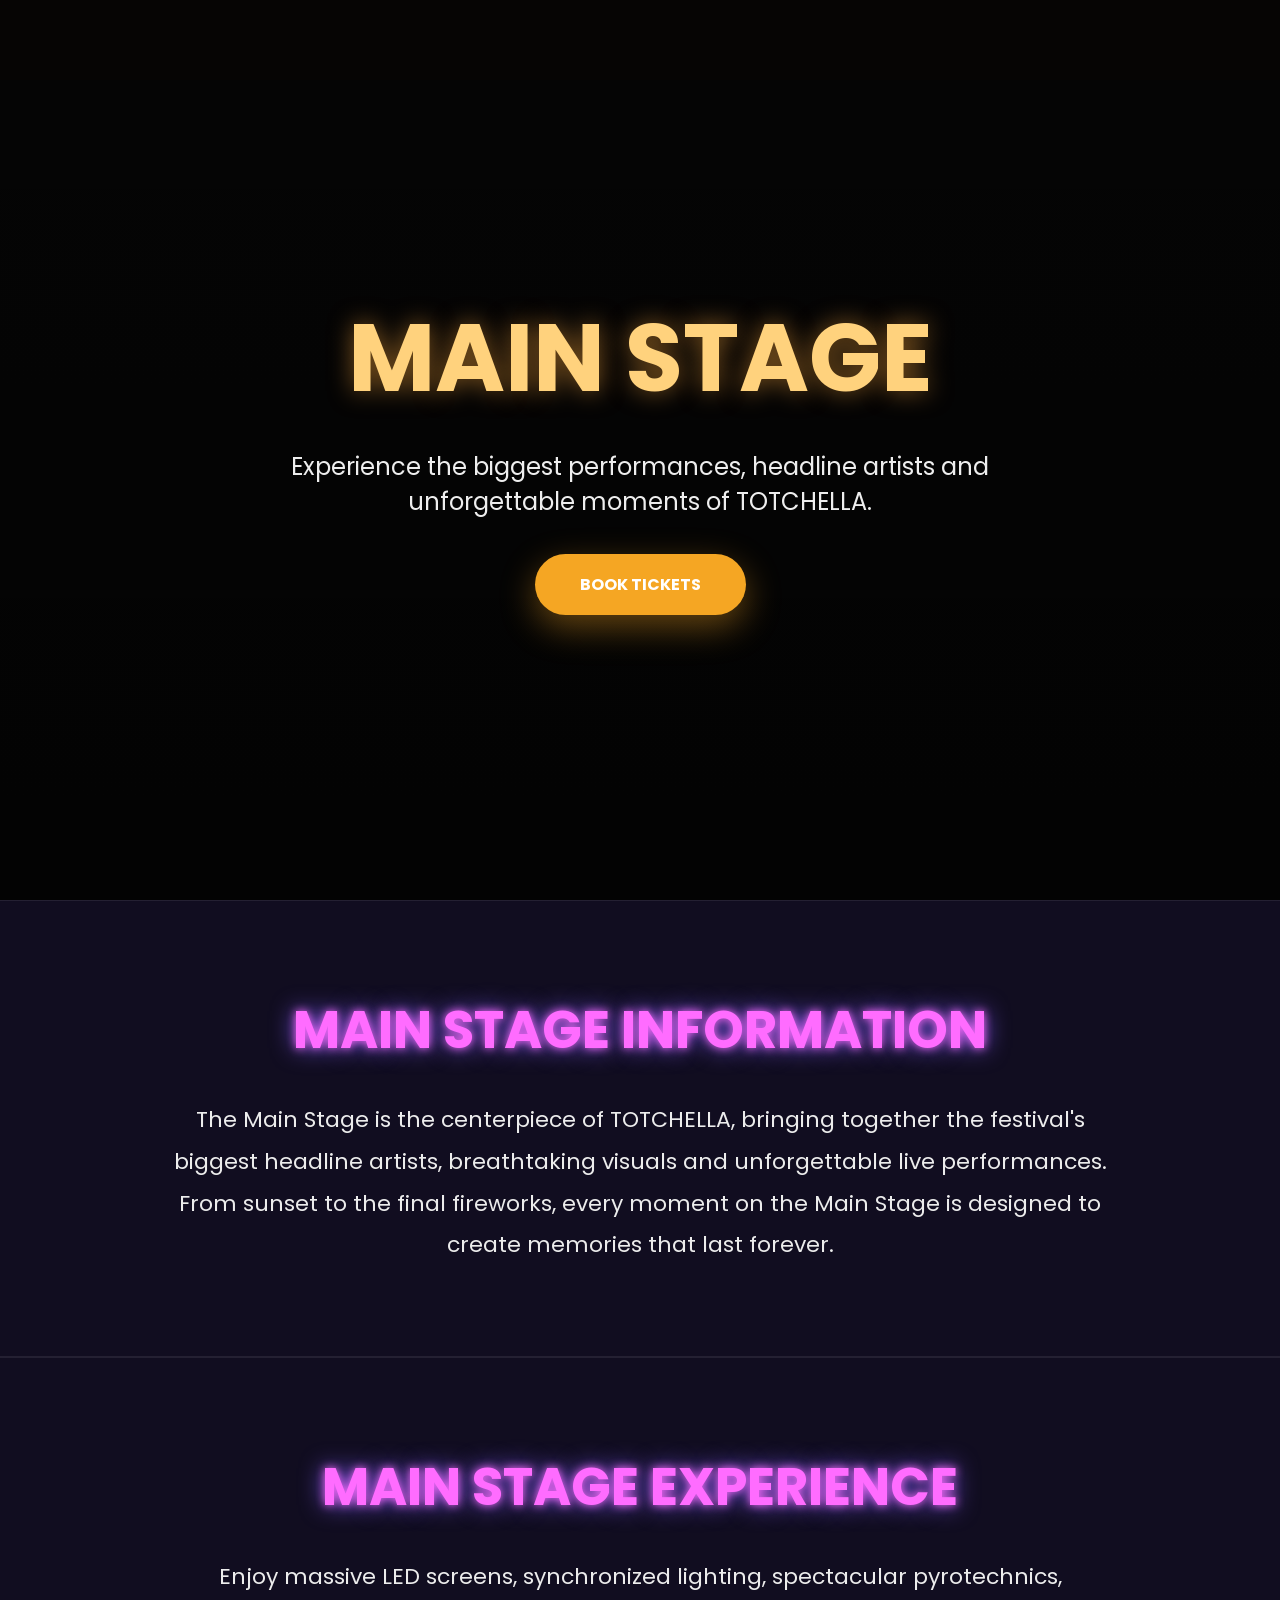
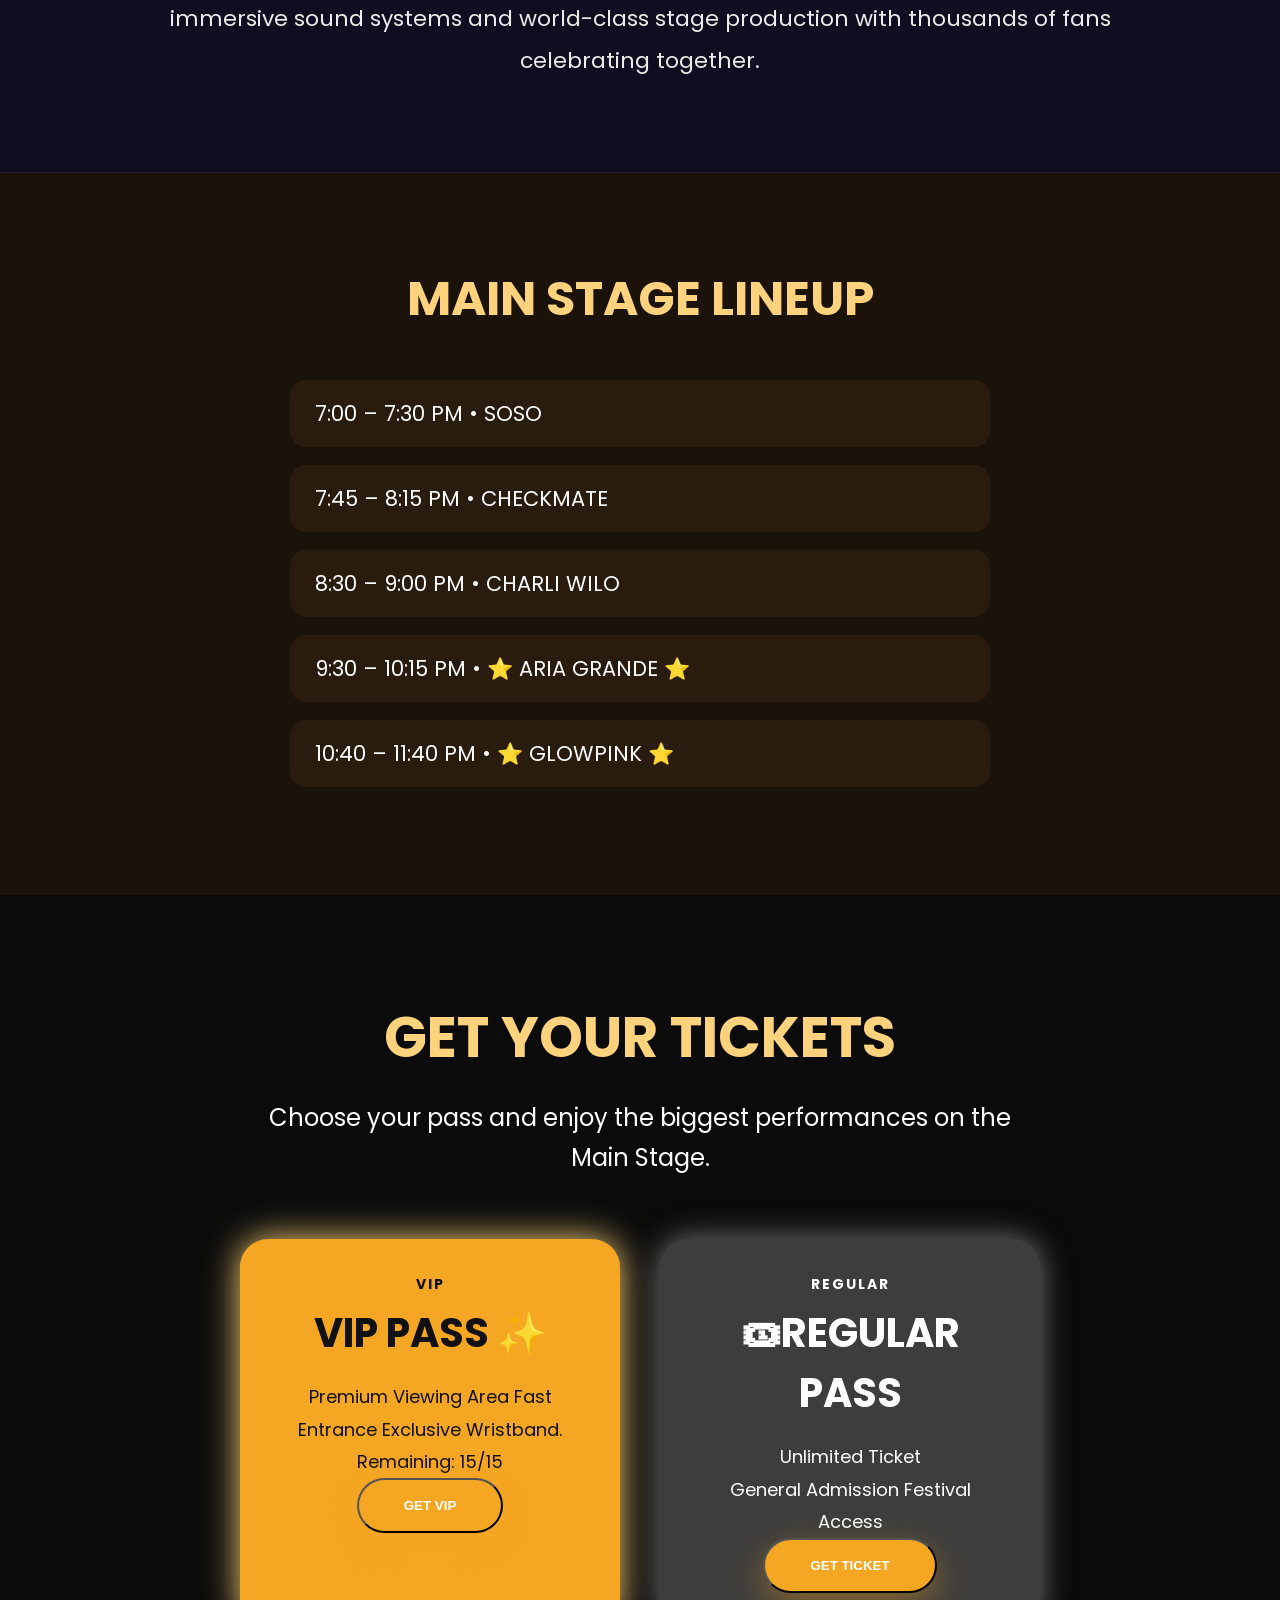
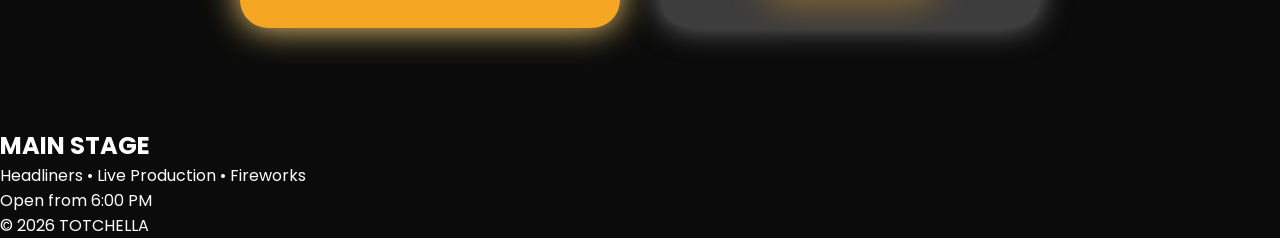
==== main-stage.html @ a2c49aa8 "Add files via upload" ====
<!DOCTYPE html>
<html lang="en">

<head>

<meta charset="UTF-8">
<meta name="viewport" content="width=device-width, initial-scale=1.0">

<title>Main Stage | TOTCHELLA</title>

<link rel="stylesheet" href="style.css">

<link href="https://fonts.googleapis.com/css2?family=Poppins:wght@300;400;500;700;800&display=swap" rel="stylesheet">

</head>

<body>

<nav class="navbar">

<div class="logo">

<a href="javascript:void(0);" id="adminLogo">

<img src="logo/totchella-logo.png" alt="TOTCHELLA">

</a>

</div>

</nav>

<section class="main-stage-hero">

<div class="stage-overlay">

<h1>MAIN STAGE</h1>

<p>

Experience the biggest performances, headline artists and unforgettable moments of TOTCHELLA.

</p>

<a href="#tickets" class="ticket-btn">

BOOK TICKETS

</a>

</div>

</section>

<!-- ABOUT -->

<section class="stage-info" id="about">

<h2>MAIN STAGE INFORMATION</h2>

<p>

The Main Stage is the centerpiece of TOTCHELLA, bringing together the festival's biggest headline artists, breathtaking visuals and unforgettable live performances.

From sunset to the final fireworks, every moment on the Main Stage is designed to create memories that last forever.

</p>

</section>

<!-- EXPERIENCE -->

<section class="stage-info">

<h2>MAIN STAGE EXPERIENCE</h2>

<p>

Enjoy massive LED screens, synchronized lighting, spectacular pyrotechnics, immersive sound systems and world-class stage production with thousands of fans celebrating together.

</p>

</section>
<!-- LINEUP -->

<section class="stage-schedule">

<h2>MAIN STAGE LINEUP</h2>

<ul>

<li>7:00 – 7:30 PM • SOSO</li>

<li>7:45 – 8:15 PM • CHECKMATE</li>

<li>8:30 – 9:00 PM • CHARLI WILO</li>

<li>9:30 – 10:15 PM • ⭐ ARIA GRANDE ⭐</li>

<li>10:40 – 11:40 PM • ⭐ GLOWPINK ⭐</li>

</ul>

</section>

<section class="tickets-section" id="tickets">

<h2>GET YOUR TICKETS</h2>

<p>

Choose your pass and enjoy the biggest performances on the Main Stage.

</p>

<div class="ticket-cards">

<div class="ticket-card vip-card">

<h3>VIP</h3>

<h1>VIP PASS ✨</h1>

<p>Premium Viewing Area
Fast Entrance
Exclusive Wristband.</p>

<p>
 Remaining:

<span id="vipCount">15</span>/15

</p>

<button id="vipButton" class="ticket-btn">

GET VIP

</button>

</div>

<div class="ticket-card regular-card">

<h3>REGULAR</h3>

<h1>🎟REGULAR PASS</h1>

<p>Unlimited Ticket</p>

<p>

General Admission 
Festival Access

</p>

<button id="regularButton" class="ticket-btn">

GET TICKET

</button>

</div>

</div>

</section>
<!-- VIP TICKET -->

<section id="vipTicketCard" class="festival-ticket">

<div class="ticket-left">

<h1>TOTCHELLA</h1>

<p class="vip-text">
✨ VIP PASS ✨
</p>

<h2>MAIN STAGE</h2>

<p>4 AUGUST 2026</p>

<p>7:30 PM</p>

<p id="ticketNumber">
VIP-0001
</p>

<div class="qr-box">

<img src="assets/qr.png" class="qr-image" alt="QR Code">

</div>

<div class="ticket-artists">

<img src="artists/glowpink.jpeg" class="ticket-artist">

<img src="artists/aria.jpeg" class="ticket-artist">

</div>

</div>

<div class="ticket-right">
VIP
</div>

</section>

<!-- REGULAR TICKET -->

<section id="regularTicketCard" class="festival-ticket">

<div class="ticket-left">

<h1>TOTCHELLA</h1>

<p class="vip-text">
🎟 REGULAR PASS
</p>

<h2>MAIN STAGE</h2>

<p>4 AUGUST 2026</p>

<p>7:30 PM</p>

<p id="regularTicketNumber">
REG-0001
</p>

<p>
GENERAL ADMISSION
</p>

<div class="qr-box">

<img src="assets/qr.png" class="qr-image" alt="QR Code">

</div>

</div>

<div class="ticket-right">
REGULAR
</div>

</section>

<div id="successMessage" style="display:none;" class="success-popup">

<div class="success-box">

<h2>See you at TOTCHELLA!🎉</h2>

<p>Preparing your VIP Pass...</p>

</div>

</div>

<footer class="footer">

<h2>MAIN STAGE</h2>

<p>

Headliners • Live Production • Fireworks

</p>

<p>

Open from 6:00 PM

</p>

<p>

© 2026 TOTCHELLA

</p>

</footer>
<div id="adminPanel" style="
display:none;
position:fixed;
top:50%;
left:50%;
transform:translate(-50%,-50%);
background:#111;
padding:25px;
border-radius:18px;
box-shadow:0 0 30px rgba(255,0,255,.5);
z-index:999999;
text-align:center;
">

<h2 style="color:white;">🔒 ADMIN PANEL</h2>

<input
id="adminPassword"
type="password"
placeholder="Password"
style="
padding:12px;
width:220px;
border:none;
border-radius:10px;
">

<br><br>

<button id="loginAdmin" class="ticket-btn">
LOGIN
</button>

<br><br>

<button
id="resetFestival"
class="ticket-btn"
style="display:none;">
RESET FESTIVAL
</button>

</div>
<script>

let vipTickets = Number(localStorage.getItem("mainVIP")) || 15;
let vipNumber = 1;

const vipButton = document.getElementById("vipButton");
const vipCount = document.getElementById("vipCount");
vipCount.textContent = vipTickets;
const vipTicket = document.getElementById("vipTicketCard");
const regularTicket = document.getElementById("regularTicketCard");

const ticketNumber = document.getElementById("ticketNumber");

const successMessage = document.getElementById("successMessage");

vipTicket.style.display = "none";
regularTicket.style.display = "none";

vipButton.addEventListener("click",function(){

if(vipTickets<=0)return;

vipTickets--;
localStorage.setItem("mainVIP", vipTickets);
vipCount.textContent=vipTickets;

successMessage.style.display="flex";

document.querySelector(".success-box h2").textContent=
"See you at TOTCHELLA!";

document.querySelector(".success-box p").textContent=
"Preparing your VIP Pass...";

setTimeout(function(){

successMessage.style.display="none";

vipTicket.style.display="flex";

ticketNumber.textContent=
"VIP-"+String(vipNumber).padStart(4,"0");

vipNumber++;

vipTicket.scrollIntoView({

behavior:"smooth"

});

const warning = document.getElementById("ticketWarning");

warning.style.display = "flex";

setTimeout(function(){

warning.style.opacity = "1";

},10);

setTimeout(function(){

warning.style.opacity = "0";

setTimeout(function(){

warning.style.display = "none";

},500);

},8000);

if(vipTickets===0){

vipButton.disabled=true;

vipButton.textContent="SOLD OUT";

}

},3000);

});
document.getElementById("regularButton").addEventListener("click",function(){

successMessage.style.display="flex";

document.querySelector(".success-box h2").textContent=
"See you at TOTCHELLA!";

document.querySelector(".success-box p").textContent=
"Preparing your Regular Pass...";

setTimeout(function(){

successMessage.style.display="none";

regularTicket.style.display="flex";

regularTicket.scrollIntoView({

behavior:"smooth"

});

},3000);

});

document.getElementById("loginAdmin").onclick = function(){

const pass = document.getElementById("adminPassword").value;

if(pass === "TOT2026"){

document.getElementById("resetFestival").style.display = "inline-block";

}else{

alert("Wrong Password");

}

};


document.getElementById("resetFestival").onclick = function(){

    localStorage.setItem("mainVIP", "15");
localStorage.setItem("saharaVIP", "15");
localStorage.setItem("outdoorVIP", "15");

vipTickets = 15;

vipNumber = 1;

vipCount.textContent = "15";

vipButton.disabled = false;

vipButton.textContent = "GET VIP";

vipTicket.style.display = "none";

regularTicket.style.display = "none";

document.getElementById("adminPanel").style.display = "none";

document.getElementById("adminPassword").value = "";

alert("Festival Reset!");

};
// ===== SECRET LOGO =====

let logoClicks = 0;

const adminLogo = document.getElementById("adminLogo");

adminLogo.addEventListener("click", function (e) {

    e.preventDefault();

    logoClicks++;

    if (logoClicks >= 5) {

        document.getElementById("adminPanel").style.display = "block";

        logoClicks = 0;

    }

    setTimeout(() => {

        logoClicks = 0;

    }, 2000);

});
</script>
<div id="ticketWarning" class="ticket-warning">

    <div class="warning-box">

        <h2>⚠️ IMPORTANT NOTICE</h2>

        <p class="arabic-warning">
            📸 يرجى أخذ لقطة شاشة للتذكرة فورًا‼️
        </p>

        <p>
            Please take a screenshot of your ticket immediately.
        </p>

        <p class="company-warning">
            <strong>TOT Company is NOT responsible for:</strong>
        </p>

        <ul>
            <li>• Lost Tickets</li>
            <li>• Deleted Tickets</li>
            <li>• Damaged Tickets</li>
        </ul>

        <p>
            Your ticket is your responsibility.
        </p>

    </div>

</div>
</body>
</html>
---- style.css ----
/* ==========================
TOTCHELLA 2026
========================== */

*{
margin:0;
padding:0;
box-sizing:border-box;
}

html{
scroll-behavior:smooth;
}

body{

font-family:'Poppins',sans-serif;

background:#0b0b0b;

color:white;

overflow-x:hidden;

}

img{

max-width:100%;

display:block;

}

a{

text-decoration:none;

color:inherit;

}

section{

padding:100px 8%;

}

/* ==========================
NAVBAR
========================== */

.navbar{

position:fixed;

top:0;

left:0;

width:100%;

height:80px;     

padding:0 8%;    

display:flex;

justify-content:space-between;

align-items:center;

background:rgba(15,10,5,.25);

backdrop-filter:blur(30px);

z-index:999;

}

.logo img{
    height:120px;
    width:auto;
    display:block;
}

.nav-links{

display:flex;

gap:30px;

list-style:none;

}

.nav-links a{

color:white;

font-size:15px;

transition:.3s;

}

.nav-links a:hover{

color:#F5A623;

}

/* ==========================
HERO
========================== */

.hero{

height:100vh;

display:flex;

justify-content:center;

align-items:center;

text-align:center;

background:

linear-gradient(rgba(0,0,0,.35),rgba(0,0,0,.55)),

url("hero/desert1.jpg");

background-size:cover;

background-position:center;

background-repeat:no-repeat;

transition:1s;

}

.hero-content{

max-width:850px;

}

.hero h3{

letter-spacing:8px;

font-weight:400;

margin-bottom:20px;

color:#FFD27D;

}

.hero h1{

font-size:110px;

font-weight:800;

margin-bottom:20px;

color:#FFD27D;

text-shadow:0 0 25px rgba(255,170,50,.35);

}

.hero p{

font-size:23px;

margin-bottom:40px;

color:#FFF4D7;

}

/* ==========================
COUNTDOWN
========================== */

.countdown{

display:flex;

justify-content:center;

gap:20px;

flex-wrap:wrap;

margin-bottom:45px;

}

.time{

background:rgba(255,255,255,.08);

backdrop-filter:blur(10px);

padding:18px;

border-radius:18px;

min-width:95px;

}

.time span{

display:block;

font-size:32px;

font-weight:700;

}

.time small{

color:#ddd;

}

/* ==========================
BUTTON
========================== */

.ticket-btn{

display:inline-block;

padding:18px 45px;

background:#F5A623;

border-radius:999px;

font-weight:700;

color:white;

transition:.35s;

box-shadow:0 12px 35px rgba(245,166,35,.4);

}

.ticket-btn:hover{

background:#ffbe45;

transform:translateY(-5px);

}/* ==========================
SECTION TITLES
========================== */

.section-title{

text-align:center;

font-size:60px;

color:#FFD27D;

margin-bottom:15px;

}

.section-subtitle{

text-align:center;

font-size:20px;

color:#ddd;

margin-bottom:60px;

}

/* ==========================
STAGES
========================== */

.stages{

background:#120b06;

}

.stages-grid{

display:grid;

grid-template-columns:repeat(auto-fit,minmax(260px,1fr));

gap:35px;

margin-bottom:60px;

}

.stage-card{

background:#24170d;

border-radius:22px;

overflow:hidden;

transition:.35s;

box-shadow:0 15px 35px rgba(0,0,0,.35);

}

.stage-card:hover{

transform:translateY(-10px);

box-shadow:0 20px 45px rgba(245,166,35,.35);

}

.stage-card img{

display:block;
width:100%;
height:280px;
object-fit:cover;
border-radius:22px 22px 0 0;

}

.stage-card h3{

padding-top:25px;

text-align:center;

font-size:28px;

color:#FFD27D;

}

.stage-card p{

text-align:center;

padding:15px 25px 30px;

color:#ddd;

}

/* ==========================
VIEW SCHEDULE
========================== */

.schedule-preview{

background:#24170d;

border-radius:24px;

padding:45px;

text-align:center;

box-shadow:0 15px 35px rgba(0,0,0,.35);

}

.schedule-preview h2{

font-size:42px;

color:#FFD27D;

margin-bottom:20px;

}

.schedule-preview p{

color:#ddd;

margin-bottom:30px;

font-size:18px;

}

.schedule-btn{

display:inline-block;

padding:18px 45px;

background:#F5A623;

border-radius:999px;

font-weight:700;

transition:.35s;

}

.schedule-btn:hover{

background:#ffbe45;

transform:translateY(-5px);

}
/* ==========================
FESTIVAL MAP
========================== */

.festival-map{
    max-width:1200px;
    margin:50px auto 0;
    text-align:center;
}

.festival-map img{
    width:100%;
    max-width:1100px;
    border-radius:24px;
    box-shadow:0 20px 50px rgba(0,0,0,.45);
    transition:.4s;
}

.festival-map img:hover{
    transform:scale(1.02);
}
/* ==========================
MAIN STAGE PAGE
========================== */

.main-stage-hero{

height:100vh;

background:
linear-gradient(rgba(0,0,0,.55),rgba(0,0,0,.75)),
url("hero/desert2.jpg");

background-size:cover;
background-position:center;

display:flex;
justify-content:center;
align-items:center;
text-align:center;

}

.stage-overlay{

max-width:900px;

padding:30px;

}

.main-stage-hero h1{

font-size:95px;

color:#FFD27D;

margin-bottom:20px;

text-shadow:0 0 25px rgba(255,170,60,.5);

}

.main-stage-hero p{

font-size:24px;

color:#eee;

margin-bottom:35px;

}

.headline{

display:flex;

justify-content:center;

gap:40px;

flex-wrap:wrap;

margin-bottom:45px;

}

.headline h2{

font-size:42px;

color:#F5A623;

}

.stage-info{
padding:90px 8%;
text-align:center;
background:rgba(20,15,40,.75);
backdrop-filter:blur(18px);
border-top:1px solid rgba(255,255,255,.08);
border-bottom:1px solid rgba(255,255,255,.08);
}

.stage-info h2{
font-size:52px;
color:#ff6cff;
text-shadow:
0 0 10px #ff6cff,
0 0 25px #7b5cff;
margin-bottom:30px;
}

.stage-info p{
font-size:22px;
color:#ececec;
line-height:1.9;
max-width:950px;
margin:auto;
}

.stage-schedule{

padding:90px 8%;

background:#1b120a;

}

.stage-schedule h2{

text-align:center;

font-size:48px;

color:#FFD27D;

margin-bottom:45px;

}

.stage-schedule ul{

max-width:700px;

margin:auto;

list-style:none;

}

.stage-schedule li{

padding:18px 25px;

margin-bottom:18px;

background:#2a1b0f;

border-radius:16px;

font-size:21px;

transition:.3s;

}

.stage-schedule li:hover{

transform:translateX(12px);

background:#3a2515;

}

.stage-ticket-buttons{

padding:90px 8%;

display:flex;

justify-content:center;

gap:35px;

flex-wrap:wrap;

background:#120b06;

}
.artist-headliner{

display:flex;

flex-direction:column;

align-items:center;

}

.artist-headliner img{

width:420px;

height:220px;

object-fit:cover;

border-radius:18px;

border:4px solid #f5c542;

box-shadow:0 0 25px rgba(245,197,66,.6);

}

.artist-headliner img:hover{

transform:scale(1.08);

box-shadow:0 0 55px rgba(255,200,70,.8);

}

.artist-headliner h2{

font-size:32px;

color:#FFD27D;

}

.festival-ticket:hover{

transform:translateY(-12px) scale(1.02);

}

.festival-ticket h2{

font-size:38px;

margin-bottom:10px;

}

.festival-ticket p{

font-size:22px;

margin-bottom:30px;

font-weight:600;

}

.festival-ticket img{

width:150px;

margin:auto;

margin-bottom:30px;

}

.ticket-details{

display:flex;

justify-content:space-between;

font-weight:bold;

font-size:18px;

}
/*==========================
TICKET SELECTION
==========================*/

.stage-ticket-section{

padding:100px 8%;

background:#0d0d0d;

}

.ticket-choice{

display:flex;

justify-content:center;

gap:45px;

flex-wrap:wrap;

margin-top:60px;

}

.ticket-box{

width:360px;

padding:45px;

border-radius:28px;

text-align:center;

transition:.35s;

cursor:pointer;

}

.vip-ticket{

background:linear-gradient(135deg,#F5A623,#FFD77A);

color:#222;

box-shadow:0 0 35px rgba(245,166,35,.45);

}

.regular-ticket{

background:linear-gradient(135deg,#3d3d3d,#777);

color:white;

box-shadow:0 0 30px rgba(255,255,255,.12);

}

.ticket-box:hover{

transform:translateY(-12px) scale(1.03);

}

.ticket-box h3{

font-size:34px;

margin-bottom:18px;

}

.ticket-box p{

font-size:18px;

margin-bottom:35px;

line-height:1.7;

}

/* ==========================
VIP TICKET
========================== */

.festival-ticket{

display:none;

width:900px;

max-width:95%;

margin:70px auto;

display:flex;

position:relative;

overflow:hidden;

border-radius:30px;

border:4px solid #FFD54A;

background:
linear-gradient(rgba(10,10,10,.78),rgba(10,10,10,.78)),
url("hero/desert1.jpg");

background-size:cover;

background-position:center;

box-shadow:0 25px 70px rgba(0,0,0,.45);

animation:ticketShow .6s ease;

}

.ticket-left{

flex:1;

padding:50px;

color:white;

backdrop-filter:blur(2px);

}


.ticket-left h1{

font-size:58px;

font-weight:900;

letter-spacing:4px;

color:#FFD54A;

text-shadow:0 0 20px rgba(255,213,74,.55);

margin-bottom:10px;

}

.vip-text{

font-size:20px;

letter-spacing:8px;

font-weight:800;

text-transform:uppercase;

color:#fff4c4;

margin-bottom:35px;

}

.ticket-left h2{

font-size:46px;

font-weight:800;

margin-bottom:18px;

}

.ticket-left p{

font-size:22px;

margin:12px 0;

}

.qr-box{

margin-top:35px;

width:150px;

height:150px;

background:white;

border-radius:15px;

display:flex;

justify-content:center;

align-items:center;

font-weight:800;

color:black;

}

.ticket-right{

width:180px;

background:rgba(255,213,74,.95);

display:flex;

justify-content:center;

align-items:center;

font-size:55px;

font-weight:900;

letter-spacing:12px;

writing-mode:vertical-rl;

text-orientation:mixed;

color:#111;

position:relative;

}

.ticket-right::before,
.ticket-right::after{

content:"";

position:absolute;

left:-18px;

width:36px;

height:36px;

background:#0b0b0b;

border-radius:50%;

}

.ticket-right::before{

top:60px;

}

.ticket-right::after{

bottom:60px;

}

.ticket-download{

padding:16px 35px;

border:none;

background:#FFD54A;

border-radius:999px;

font-weight:700;

font-size:18px;

cursor:pointer;

transition:.3s;

}

.ticket-download:hover{

transform:scale(1.05);

background:#ffe07b;

}

@keyframes ticketShow{

from{

opacity:0;

transform:translateY(50px) scale(.9);

}

to{

opacity:1;

transform:none;

}

}

.ticket-artists{

display:flex;

justify-content:center;

margin-top:25px;

}

.ticket-artist{

width:220px;

height:120px;

object-fit:cover;

border-radius:18px;

border:3px solid #d4b15f;

box-shadow:0 0 18px rgba(212,177,95,.4);

}

.ticket-artist:hover{

transform:scale(1.05);

}

.ticket-artist:hover{

transform:rotate(-3deg) scale(1.05);

box-shadow:0 0 45px rgba(255,213,74,.8);

}

.qr-box{

margin-top:20px;

margin-left: 180px;

width:170px;

height:170px;

background:white;

border-radius:14px;

display:flex;

justify-content:center;

align-items:center;

box-shadow:0 0 18px rgba(255,255,255,.25);

transform:translateY(-70px);

}

.qr-image{

width:100%;

height:100%;

object-fit:contain;

padding:8px;

border-radius:10px;

background:white;

}
.success-message{

display:none;

position:fixed;

top:0;

left:0;

width:100%;

height:100%;

background:rgba(0,0,0,.75);

backdrop-filter:blur(8px);

justify-content:center;

align-items:center;

z-index:99999;

}

.success-box{

background:#111;

padding:45px;

border-radius:25px;

text-align:center;

width:380px;

box-shadow:0 0 40px rgba(245,166,35,.45);

animation:pop .4s ease;

}

.success-box h1{

font-size:70px;

margin-bottom:15px;

}

.success-box h2{

font-size:34px;

color:#FFD54A;

margin-bottom:15px;

}

.success-box p{

font-size:19px;

color:white;

}

#rugularTicketCard{
display:none;

}

#regularTicketCard .ticket-left{

background:#f5f5f5;

color:#111;

}

#regularTicketCard .ticket-right{

background:#444;

color:white;

}

#regularTicketCard .vip-text{

color:#444;

font-weight:700;

}

#regularTicketCard .ticket-artists{

display:none;

}

#regularTicketCard .qr-box{

background:white;

}
/* ==========================
FESTIVAL SCHEDULE
========================== */

.schedule{

padding:100px 8%;

background:#111;

}

.schedule-container{

display:grid;

grid-template-columns:repeat(auto-fit,minmax(280px,1fr));

gap:30px;

margin-top:50px;

}

.day-card{

background:#1b1b1b;

padding:30px;

border-radius:22px;

border:2px solid rgba(255,255,255,.08);

transition:.35s;

}

.day-card:hover{

transform:translateY(-10px);

border-color:#d4b15f;

}

.day-card h3{

color:#d4b15f;

font-size:26px;

margin-bottom:10px;

}

.day-card h4{

color:white;

margin-bottom:20px;

}

.day-card ul{

list-style:none;

padding:0;

margin:0;

}

.day-card li{

padding:12px 0;

border-bottom:1px solid rgba(255,255,255,.08);

color:#ddd;

}

.day-card li:last-child{

border-bottom:none;

}

.day-card strong{

color:#ffd75e;

}
artists-link{

margin-top:40px;

text-align:center;

}

.artists-link{

display:flex;

justify-content:center;

align-items:center;

margin:60px auto 10px;

}

.artists-btn{

display:flex;

flex-direction:column;

align-items:center;

justify-content:center;

gap:10px;

padding:20px 50px;

background:linear-gradient(180deg,#d4b15f,#b89242);

color:#111;

font-weight:700;

font-size:20px;

text-decoration:none;

border-radius:22px;

transition:.3s;

box-shadow:0 0 22px rgba(212,177,95,.35);

}

.artists-btn:hover{

transform:translateY(-6px) scale(1.03);

box-shadow:0 0 35px rgba(212,177,95,.55);

}

.arrow{

font-size:30px;

animation:bounce 1.3s infinite;

}

@keyframes bounce{

0%,100%{

transform:translateY(0);

}

50%{

transform:translateY(8px);

}

}
/* ==========================
TICKET HIDE
========================== */

#vipTicketCard{

display:none;

}

#regularTicketCard{

display:none;

}
.main-headliner{
width:220px;
height:220px;
border-radius:50%;
object-fit:cover;
border:6px solid #ffd84d;
box-shadow:0 0 25px rgba(255,216,77,.6);
}
.circle-headliner{
width:220px !important;
height:220px !important;
border-radius:50% !important;
object-fit:cover;
}
/* ==========================
YUME STAGE
========================== */

.yume-features{

display:grid;

grid-template-columns:repeat(auto-fit,minmax(220px,1fr));

gap:30px;

margin-top:50px;

}

.feature-card{

background:rgba(40,20,60,.9);

padding:35px;

border-radius:22px;

text-align:center;

border:2px solid #b24cff;

box-shadow:0 0 25px rgba(178,76,255,.35);

transition:.35s;

color:#fff;

}

.feature-card:hover{

transform:translateY(-10px) scale(1.04);

box-shadow:0 0 45px rgba(178,76,255,.8);

}

.feature-card h3{

margin-top:15px;

font-size:24px;

color:#ff7bff;

}

.feature-card p{

margin-top:10px;

line-height:1.7;

color:#ddd;

}

.yume-page{

background:
radial-gradient(circle at top,#2b1248,#14091f,#09050f);

animation:yumeGlow 8s infinite alternate;

}

@keyframes yumeGlow{

0%{

background:
radial-gradient(circle at top,#2b1248,#14091f,#09050f);

}

50%{

background:
radial-gradient(circle at top,#1c3d78,#150d2c,#09050f);

}

100%{

background:
radial-gradient(circle at top,#4d1667,#14091f,#09050f);

}

}

.yume-lineup .dj-card{

border-left:5px solid #ff58ff;

}
.yume-hero{
height:100vh;
background:url("gallery/show2.jpg") center center/cover no-repeat;
display:flex;
justify-content:center;
align-items:center;
text-align:center;
position:relative;
overflow:hidden;
}

.yume-hero::before{
content:"";
position:absolute;
inset:0;
background:linear-gradient(
to bottom,
rgba(0,0,0,.25),
rgba(0,0,0,.55)
);
}

.yume-hero .stage-overlay{
position:relative;
z-index:2;
}
.yume-lineup{
padding:100px 8%;
background:#120b06;
text-align:center;
}

.yume-lineup h2{
font-size:55px;
color:#d87dff;
margin-bottom:60px;
text-shadow:0 0 20px #c84dff;
}

.dj-card{
background:linear-gradient(135deg,#2b0d39,#17071d);
border:2px solid #b84dff;
border-radius:25px;
padding:30px;
margin:25px auto;
max-width:700px;
box-shadow:0 0 30px rgba(183,77,255,.35);
transition:.35s;
}

.dj-card:hover{
transform:translateY(-8px) scale(1.03);
box-shadow:0 0 40px rgba(255,0,255,.6);
}

.dj-card .time{
display:inline-block;
padding:8px 18px;
background:#ff00cc;
color:white;
border-radius:50px;
font-weight:700;
margin-bottom:18px;
}

.dj-card h3{
font-size:34px;
color:#fff;
margin-bottom:10px;
}

.dj-card p{
font-size:18px;
color:#d7d7d7;
}

.special{
background:linear-gradient(135deg,#ff008c,#7b00ff);
border:none;
}

.special h3{
color:white;
}

.special p{
color:white;
}
/* ===== YUME HERO ONLY ===== */

.yume-overlay h1{

font-size:88px;

font-weight:900;

letter-spacing:8px;

text-transform:uppercase;

background:linear-gradient(
90deg,
#8b5cf6,
#d946ef,
#7c3aed
);

-webkit-background-clip:text;
-webkit-text-fill-color:transparent;

text-shadow:
0 0 20px rgba(168,85,247,.8),
0 0 45px rgba(217,70,239,.6);

margin-top:-60px;

margin-bottom:25px;

}

.yume-overlay p{

font-size:32px;

font-weight:600;

color:#edd6ff;

max-width:900px;

margin:auto;

line-height:1.6;

text-shadow:0 0 12px rgba(120,60,255,.45);

margin-bottom:60px;

}

.yume-overlay .ticket-btn{

margin-top:40px;

padding:18px 55px;

font-size:22px;

border-radius:50px;

background:linear-gradient(90deg,#7c3aed,#d946ef);

color:white;

box-shadow:0 0 25px rgba(168,85,247,.6);

transition:.3s;

}

.yume-overlay .ticket-btn:hover{

transform:scale(1.08);

box-shadow:0 0 40px rgba(217,70,239,.9);

}
.yume-hero .stage-overlay h1{
font-size:90px;
font-weight:900;
letter-spacing:3px;
color:#ffffff;
text-shadow:
0 0 15px #ff4df8,
0 0 35px #8d4dff,
0 0 55px #5f6fff;
}

.yume-hero .stage-overlay p{
font-size:28px;
max-width:900px;
margin:20px auto;
line-height:1.6;
color:white;
text-shadow:0 0 10px rgba(0,0,0,.8);
}

.yume-hero .ticket-btn{
padding:20px 60px;
font-size:22px;
border-radius:50px;
box-shadow:0 0 25px rgba(255,215,0,.5);
}
/* ===== Tickets ===== */

.ticket-card{

width:380px;

padding:35px;

border-radius:28px;

text-align:center;

transition:.3s;

}

/* ===== VIP ===== */

.vip-card{

background:#f5a623;

box-shadow:0 0 35px #ffd77a;

color:#111;

}

.vip-card h3{

font-size:14px;

letter-spacing:2px;

margin-bottom:8px;

}

.vip-card h1{

font-size:40px;

margin-bottom:18px;

}

.vip-card p{

font-size:18px;

line-height:1.8;

}

/* ===== Regular ===== */

.regular-card{

background:#3d3d3d;

box-shadow:0 0 30px #777;

color:#fff;

}

.regular-card h3{

font-size:14px;

letter-spacing:2px;

margin-bottom:8px;

}

.regular-card h1{

font-size:40px;

margin-bottom:18px;

}

.regular-card p{

font-size:18px;

line-height:1.8;

}
.ticket-cards{

display:flex;

justify-content:center;

align-items:stretch;

gap:40px;

flex-wrap:wrap;

}
.tickets-section{

text-align:center;

}

.tickets-section h2{

font-size:56px;

color:#FFD27D;

margin-bottom:18px;

text-align:center;

}

.tickets-section > p{

font-size:24px;

color:#ffffff;

text-align:center;

max-width:800px;

margin:0 auto 60px auto;

line-height:1.7;

}
/* ===== Success Popup ===== */

.success-popup{

position:fixed;

top:0;

left:0;

width:100%;

height:100%;

background:rgba(0,0,0,.65);

display:flex;

justify-content:center;

align-items:center;

z-index:99999;

backdrop-filter:blur(8px);

}

.success-box{

background:#151515;

padding:45px;

border-radius:25px;

text-align:center;

box-shadow:0 0 35px rgba(255,210,125,.45);

max-width:450px;

}

.success-box h2{

font-size:40px;

color:#FFD27D;

margin-bottom:18px;

}

.success-box p{

font-size:22px;

color:white;

}
/* ===== Tickets Page ===== */

.tickets-page{

padding:120px 8% 80px;

text-align:center;

}

.tickets-page h1{

font-size:60px;

color:#FFD27D;

margin-bottom:15px;

}

.tickets-page>p{

font-size:24px;

margin-bottom:60px;

color:#fff;

}

.tickets-grid{

display:grid;

grid-template-columns:repeat(auto-fit,minmax(320px,1fr));

gap:35px;

max-width:1200px;

margin:auto;

}

.stage-ticket-card{

background:#171717;

border-radius:25px;

padding:40px;

transition:.3s;

box-shadow:0 0 25px rgba(255,210,125,.15);

}

.stage-ticket-card:hover{

transform:translateY(-10px);

box-shadow:0 0 40px rgba(255,210,125,.35);

}

.stage-ticket-card h2{

font-size:34px;

color:#FFD27D;

margin-bottom:15px;

}

.stage-ticket-card p{

font-size:20px;

margin-bottom:30px;

line-height:1.7;

}
.ticket-warning{

display:none;

opacity:0;

position:fixed;

top:0;

left:0;

width:100%;

height:100%;

background:rgba(0,0,0,.65);

z-index:999999;

justify-content:center;

align-items:center;

transition:opacity .5s ease;

}

.warning-box{

background:#111;

border:2px solid #ff2d2d;

border-radius:20px;

padding:35px;

width:420px;

text-align:center;

box-shadow:0 0 25px #ff2d2d;

animation:redGlow 1s infinite alternate;

}

.warning-box h2{

color:#ff2d2d;

font-size:32px;

margin-bottom:18px;

}

.arabic-warning{

color:#FFD27D;

font-size:22px;

font-weight:bold;

margin-bottom:15px;

}

.company-warning{

color:#ff5555;

font-weight:bold;

}

.warning-box p,

.warning-box li{

color:white;

font-size:17px;

line-height:1.8;

}

.warning-box ul{

list-style:none;

padding:0;

margin:15px 0;

}

@keyframes redGlow{

from{

box-shadow:0 0 15px #ff2d2d;

}

to{

box-shadow:0 0 45px #ff2d2d;

}

}
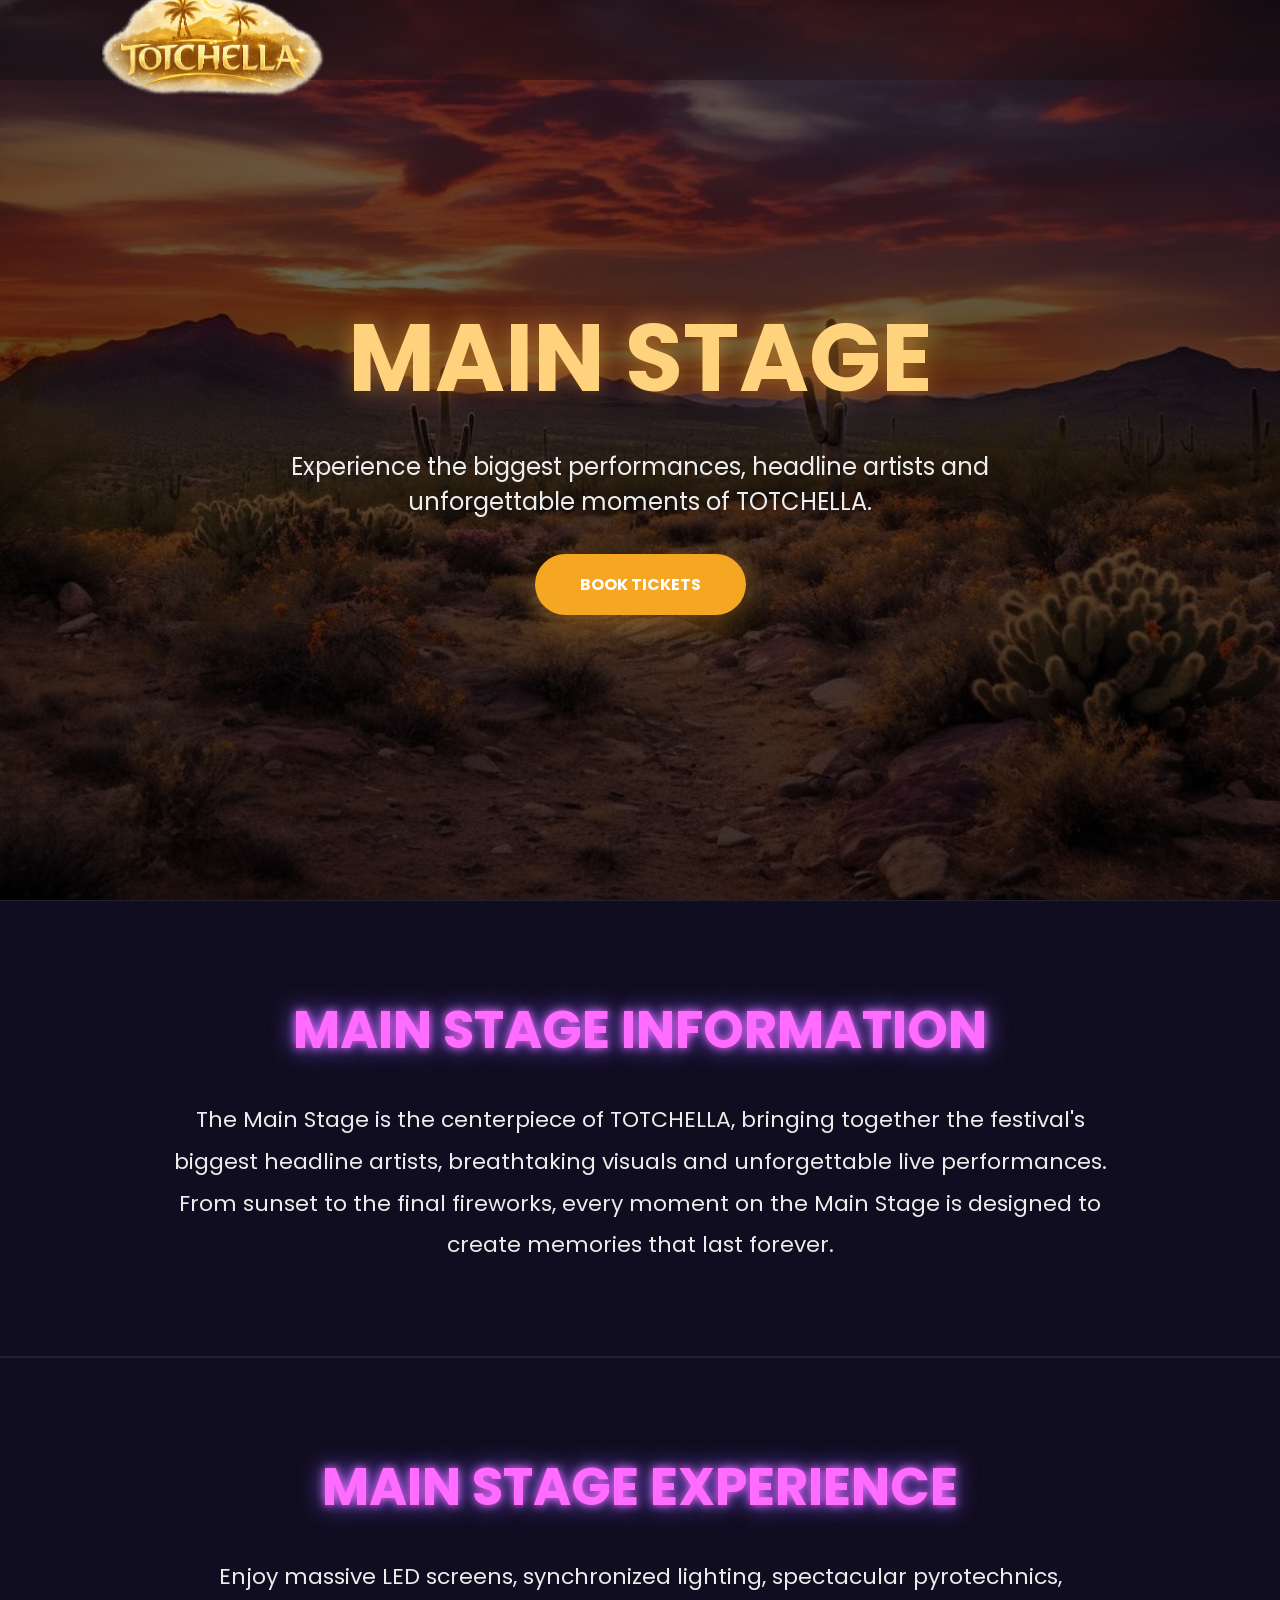
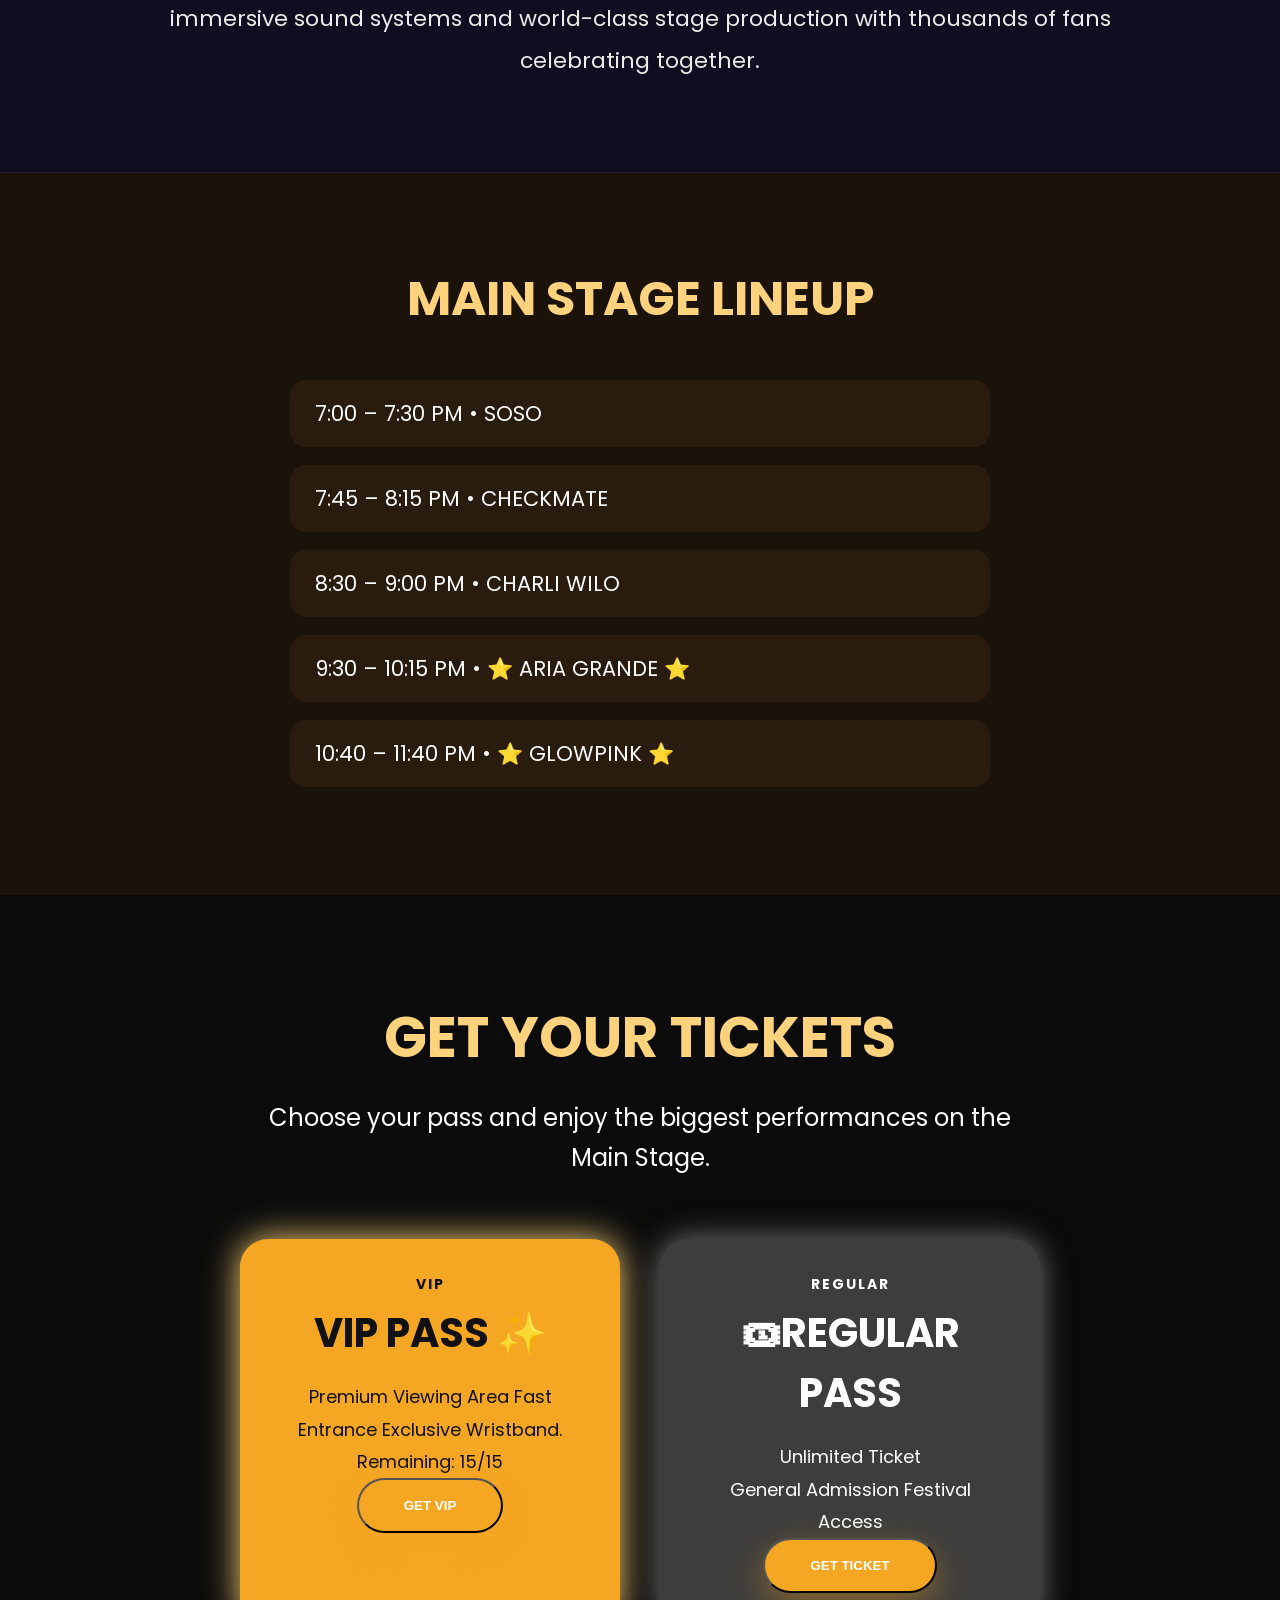
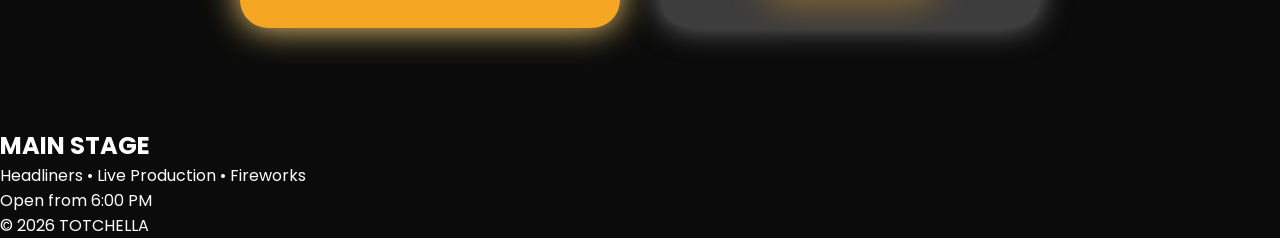
==== commit 3e3c6ab1: "Add files via upload" ====
--- a/main-stage.html
+++ b/main-stage.html
@@ -22,7 +22,7 @@
 
 <a href="javascript:void(0);" id="adminLogo">
 
-<img src="logo/totchella-logo.png" alt="TOTCHELLA">
+<img src="images/logo/totchella-logo.png" alt="TOTCHELLA">
 
 </a>
 
@@ -190,15 +190,15 @@
 
 <div class="qr-box">
 
-<img src="assets/qr.png" class="qr-image" alt="QR Code">
+<img src="images/assets/qr.png" class="qr-image" alt="QR Code">
 
 </div>
 
 <div class="ticket-artists">
 
-<img src="artists/glowpink.jpeg" class="ticket-artist">
-
-<img src="artists/aria.jpeg" class="ticket-artist">
+<img src="images/artists/glowpink.jpeg" class="ticket-artist">
+
+<img src="images/artists/aria.jpeg" class="ticket-artist">
 
 </div>
 
@@ -238,7 +238,7 @@
 
 <div class="qr-box">
 
-<img src="assets/qr.png" class="qr-image" alt="QR Code">
+<img src="images/assets/qr.png" class="qr-image" alt="QR Code">
 
 </div>
 
--- a/style.css
+++ b/style.css
@@ -130,7 +130,8 @@
 
 linear-gradient(rgba(0,0,0,.35),rgba(0,0,0,.55)),
 
-url("hero/desert1.jpg");
+url("images/hero/desert1.jpg");
+
 
 background-size:cover;
 
@@ -458,8 +459,7 @@
 
 background:
 linear-gradient(rgba(0,0,0,.55),rgba(0,0,0,.75)),
-url("hero/desert2.jpg");
-
+url("images/hero/desert2.jpg");
 background-size:cover;
 background-position:center;
 
@@ -816,7 +816,7 @@
 
 background:
 linear-gradient(rgba(10,10,10,.78),rgba(10,10,10,.78)),
-url("hero/desert1.jpg");
+url("images/hero/desert1.jpg");
 
 background-size:cover;
 
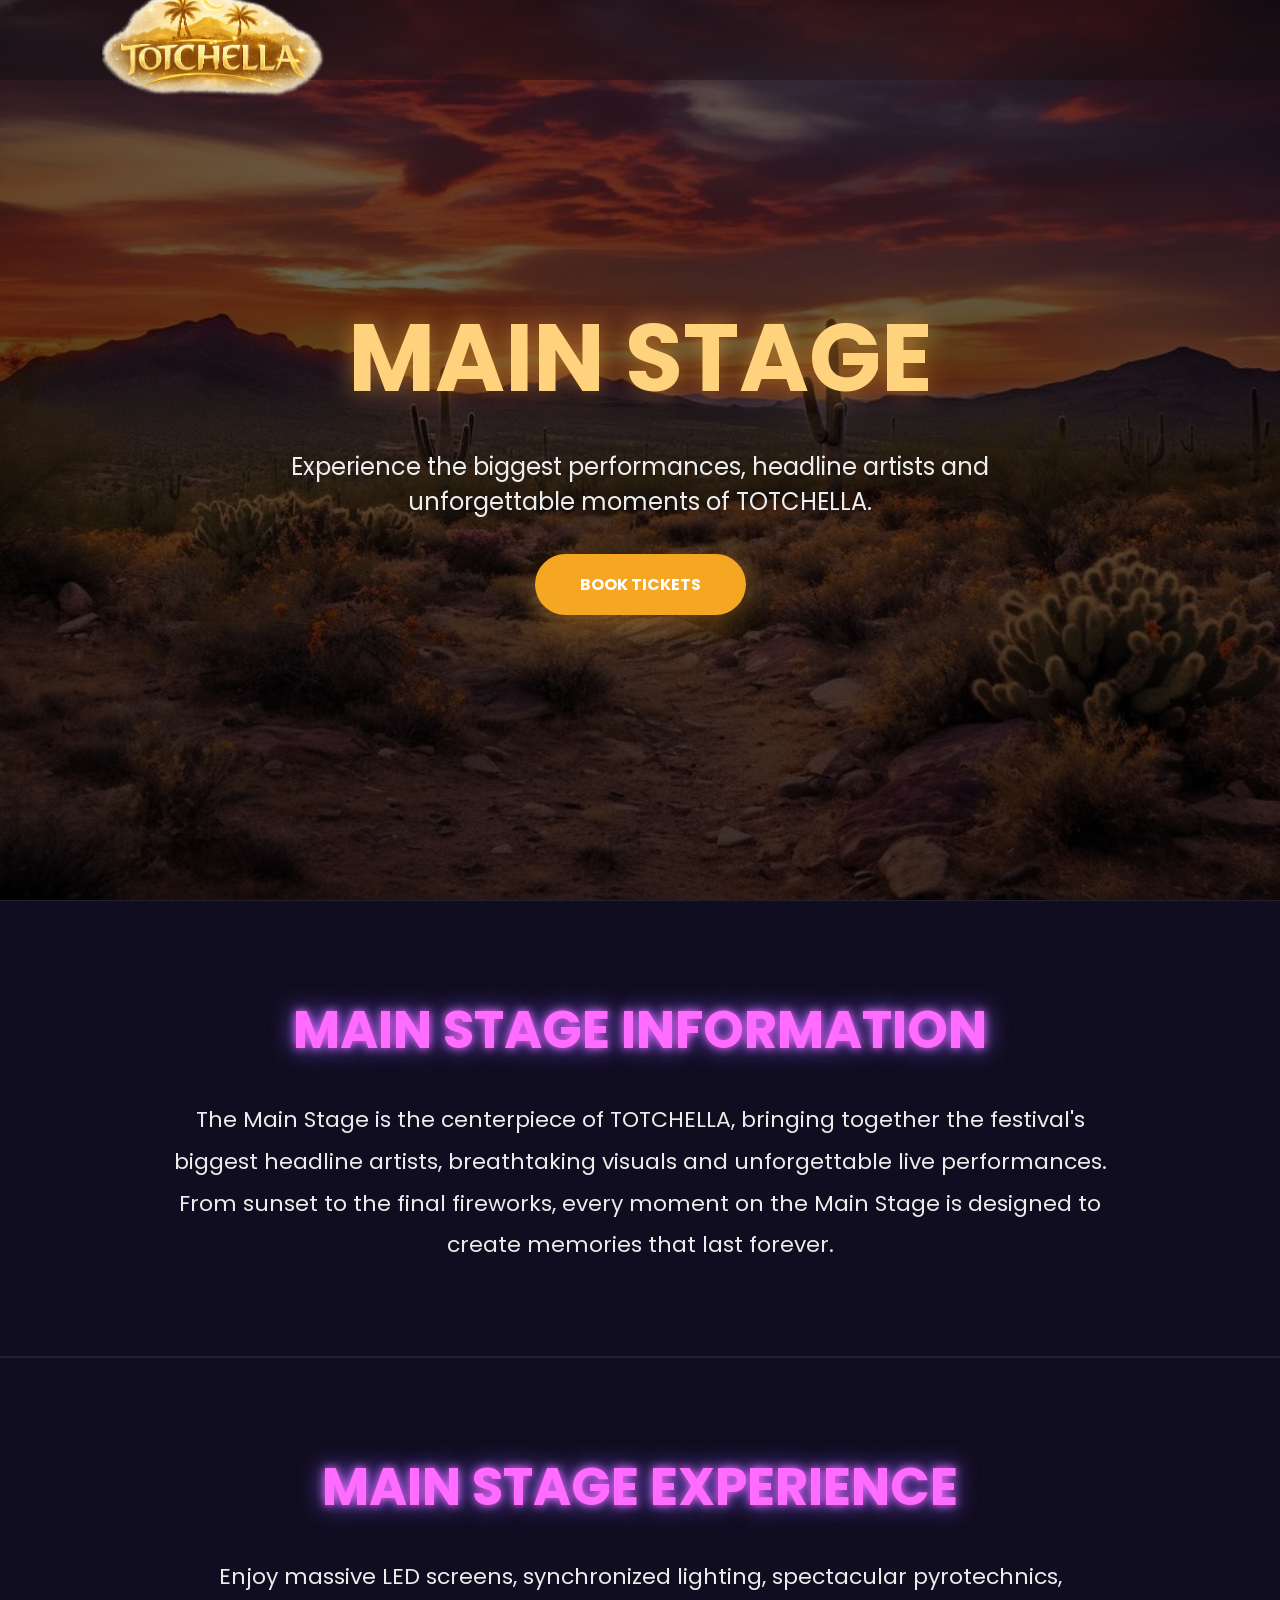
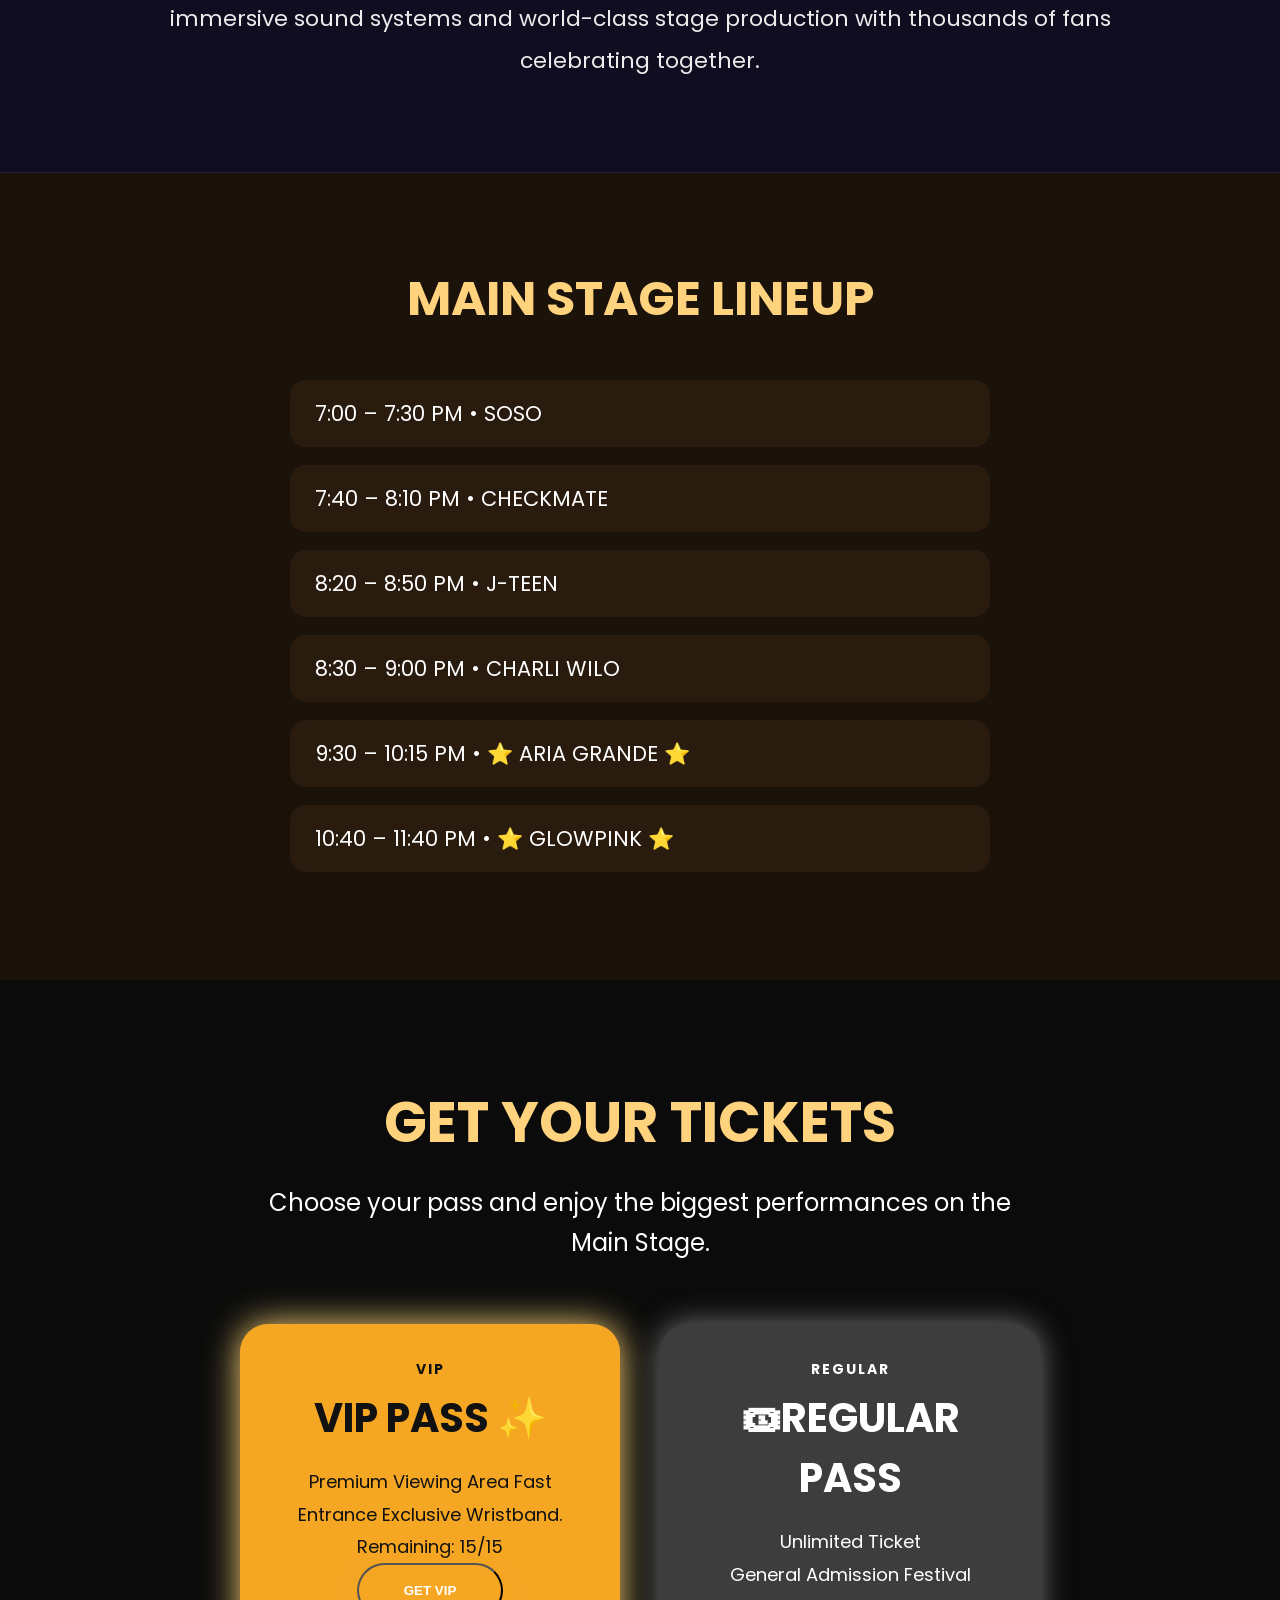
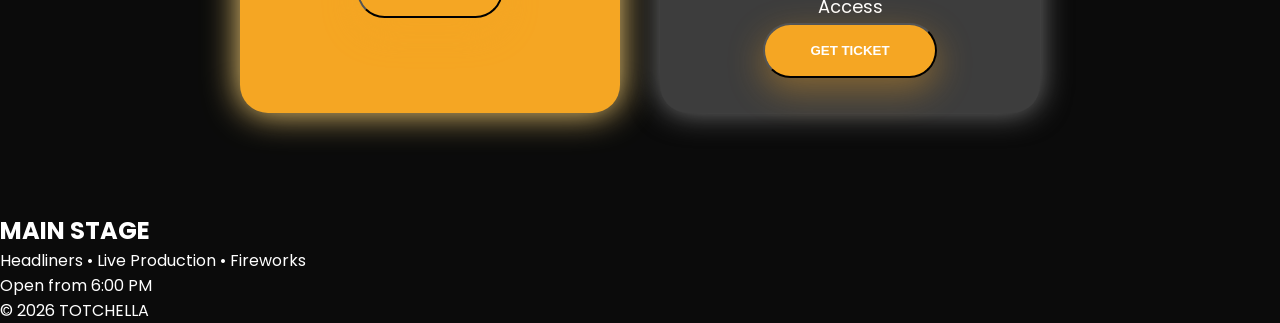
==== commit f10fd0e7: "Add files via upload" ====
--- a/main-stage.html
+++ b/main-stage.html
@@ -91,7 +91,9 @@
 
 <li>7:00 – 7:30 PM • SOSO</li>
 
-<li>7:45 – 8:15 PM • CHECKMATE</li>
+<li>7:40 – 8:10 PM • CHECKMATE</li>
+
+<li>8:20 – 8:50 PM • J-TEEN</li>
 
 <li>8:30 – 9:00 PM • CHARLI WILO</li>
 
--- a/style.css
+++ b/style.css
@@ -1525,7 +1525,11 @@
 }
 .yume-hero{
 height:100vh;
-background:url("gallery/show2.jpg") center center/cover no-repeat;
+
+background:
+linear-gradient(rgba(0,0,0,0.45), rgba(0,0,0,0.45)),
+url("images/gallery/show2.jpg") center center/cover no-repeat;
+
 display:flex;
 justify-content:center;
 align-items:center;
@@ -1533,7 +1537,6 @@
 position:relative;
 overflow:hidden;
 }
-
 .yume-hero::before{
 content:"";
 position:absolute;
@@ -2113,4 +2116,127 @@
 
 }
 
-}+}
+/* =======================================
+   TOTCHELLA MOBILE RESPONSIVE
+======================================= */
+
+@media screen and (max-width:768px){
+
+html{
+scroll-behavior:smooth;
+}
+
+body{
+overflow-x:hidden;
+}
+
+/* ---------- NAVBAR ---------- */
+
+.navbar{
+padding:15px 20px;
+}
+
+.logo img{
+width:120px;
+height:auto;
+}
+
+.nav-links{
+gap:15px;
+font-size:14px;
+flex-wrap:wrap;
+justify-content:center;
+}
+
+/* ---------- HERO ---------- */
+
+.hero,
+.yume-hero{
+padding:30px 20px;
+text-align:center;
+}
+
+.hero h1,
+.yume-hero h1{
+font-size:42px;
+line-height:1.2;
+}
+
+.hero p,
+.yume-hero p{
+font-size:16px;
+line-height:1.6;
+margin:auto;
+width:95%;
+}
+
+.ticket-btn{
+padding:14px 30px;
+font-size:15px;
+}
+
+/* ---------- TITLES ---------- */
+
+.section-title{
+font-size:32px;
+}
+
+.section-subtitle{
+width:90%;
+margin:auto;
+font-size:16px;
+}
+
+/* ---------- GRIDS ---------- */
+
+.stages-grid,
+.artists-grid,
+.yume-features{
+display:grid;
+grid-template-columns:1fr;
+gap:25px;
+}
+
+/* ---------- CARDS ---------- */
+
+.artist-card,
+.stage-card,
+.feature-card,
+.dj-card{
+width:100%;
+margin:auto;
+}
+
+.artist-card img,
+.stage-card img{
+width:100%;
+height:auto;
+border-radius:18px;
+}
+
+/* ---------- STAGE INFO ---------- */
+
+.stage-info{
+padding:50px 20px;
+}
+
+.stage-info p{
+width:100%;
+font-size:16px;
+line-height:1.8;
+}
+
+/* ---------- FOOTER ---------- */
+
+.footer{
+padding:40px 20px;
+text-align:center;
+}
+
+img{
+max-width:100%;
+height:auto;
+}
+
+}
